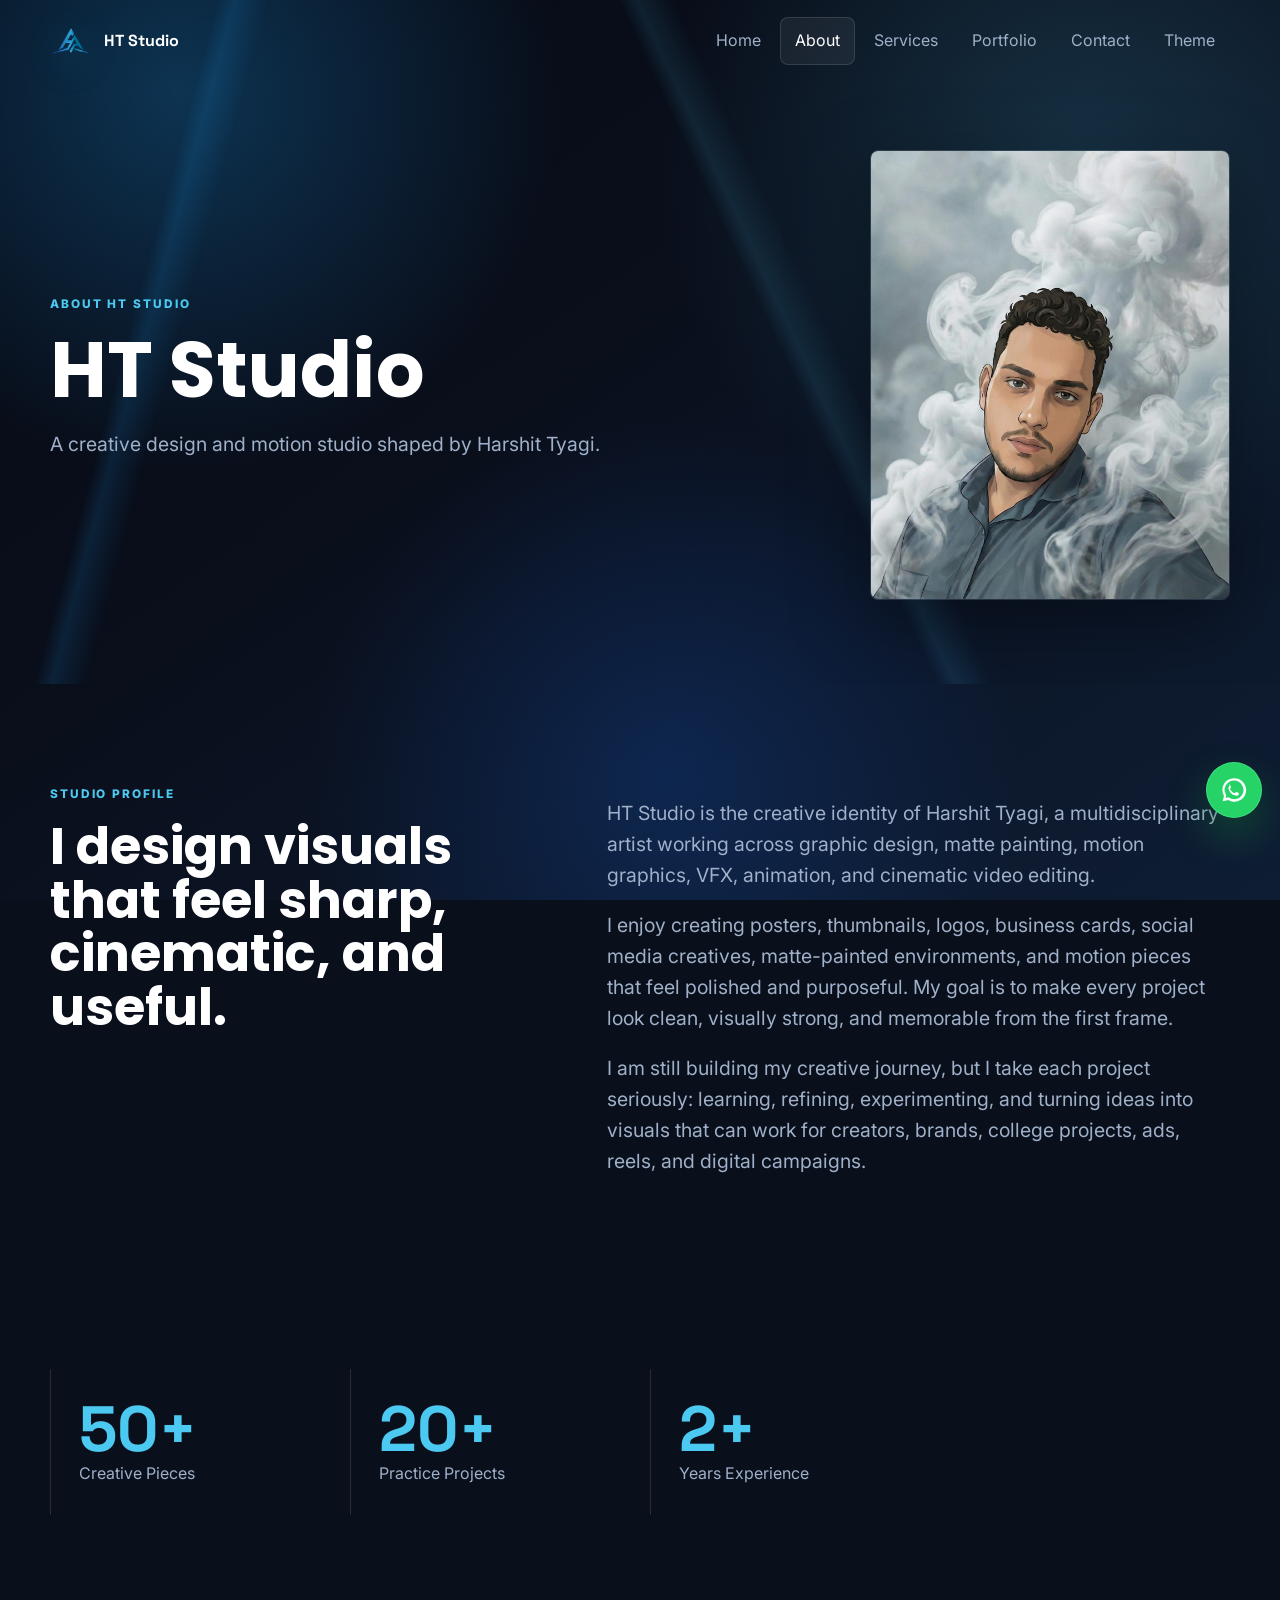
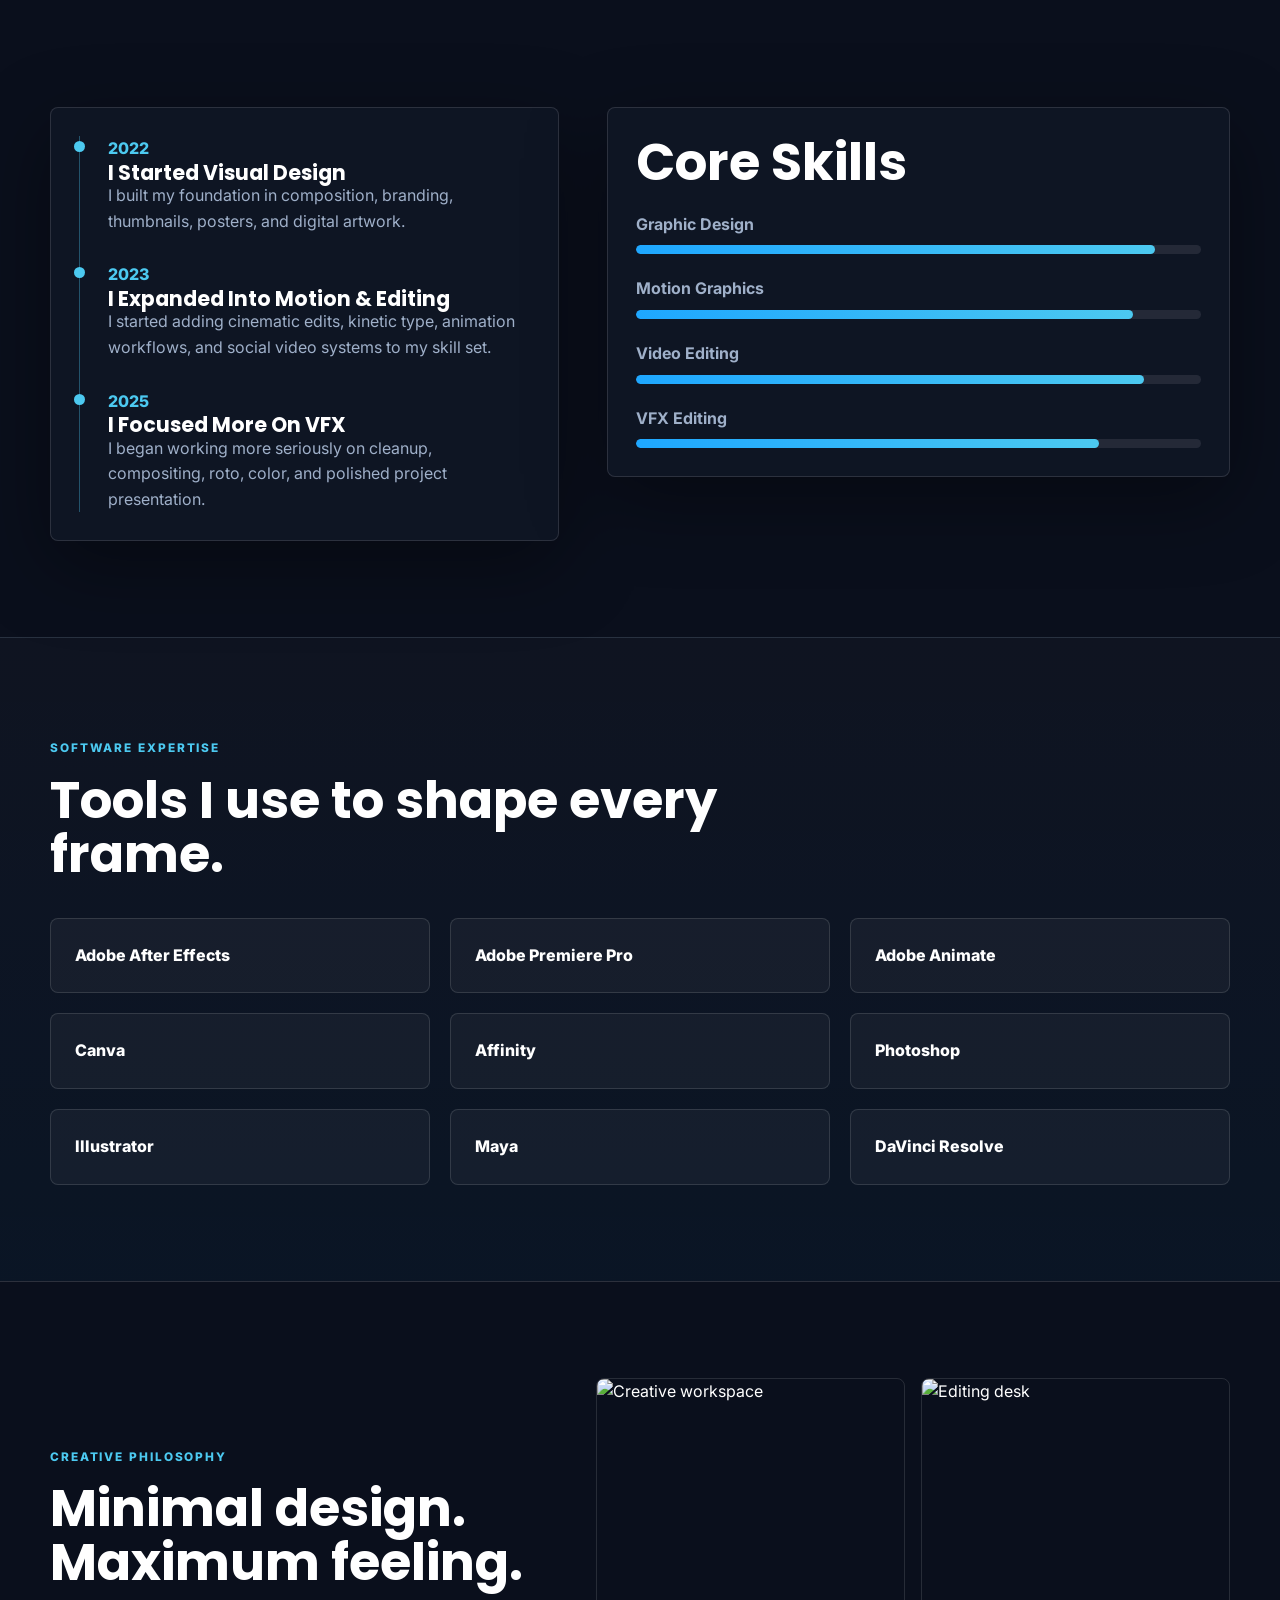
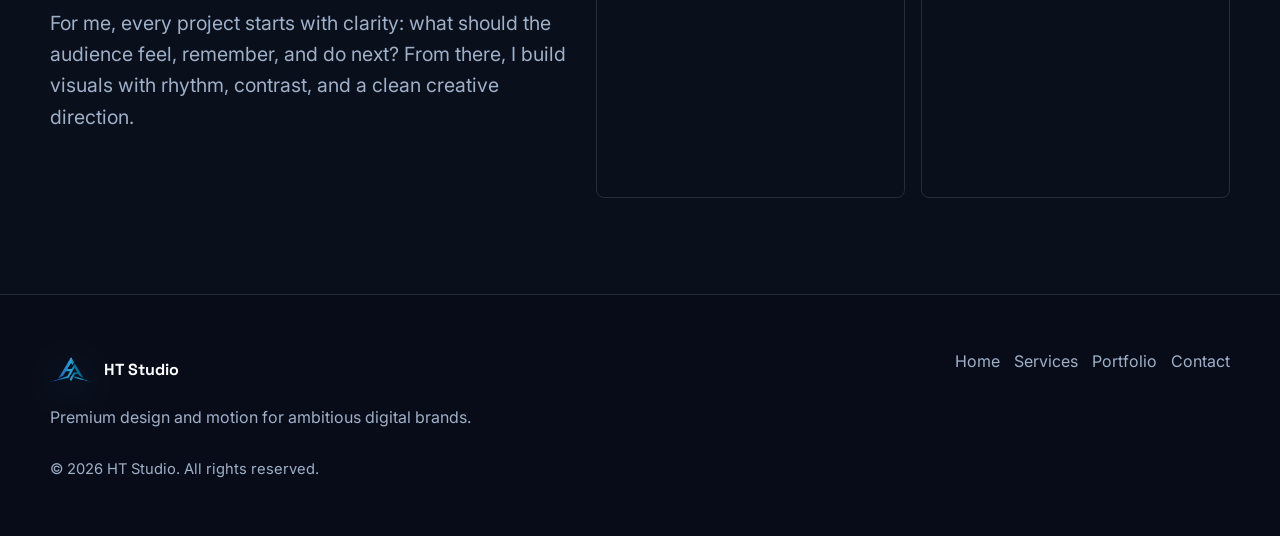
==== about.html @ 41b293f8 "Add files via upload" ====
<!DOCTYPE html>
<html lang="en">
<head>
  <meta charset="UTF-8">
  <meta name="viewport" content="width=device-width, initial-scale=1.0">
  <meta name="description" content="HT Studio is the creative studio of Harshit Tyagi, with work across graphic design, matte painting, motion graphics, VFX, animation, and video editing.">
  <title>About | HT Studio</title>
  <link rel="icon" type="image/png" href="assets/images/logo.png">
  <link rel="apple-touch-icon" href="assets/images/logo.png">
  <meta property="og:type" content="website">
  <meta property="og:title" content="About | HT Studio">
  <meta property="og:description" content="I create graphic design, matte painting, motion graphics, VFX, animation, and video editing work for creators, brands, and digital projects.">
  <meta property="og:image" content="assets/images/profile.jpg">
  <meta name="twitter:card" content="summary_large_image">
  <meta name="twitter:title" content="About | HT Studio">
  <meta name="twitter:description" content="I create graphic design, matte painting, motion graphics, VFX, animation, and video editing work.">
  <meta name="twitter:image" content="assets/images/profile.jpg">
  <link rel="preconnect" href="https://fonts.googleapis.com">
  <link rel="preconnect" href="https://fonts.gstatic.com" crossorigin>
  <link href="https://fonts.googleapis.com/css2?family=Inter:wght@400;500;600;700;800&family=Poppins:wght@600;700;800&family=Space+Grotesk:wght@500;600;700&display=swap" rel="stylesheet">
  <link rel="stylesheet" href="css/style.css">
</head>
<body data-page="about">
  <div class="page-loader" aria-hidden="true"><span></span></div>
  <header class="site-header" id="siteHeader">
    <nav class="navbar container">
      <a class="brand" href="index.html"><img src="assets/images/logo.png" alt="HT Studio logo"><span>HT Studio</span></a>
      <button class="nav-toggle" id="navToggle" aria-label="Open menu" aria-expanded="false"><span></span><span></span><span></span></button>
      <div class="nav-links" id="navLinks">
        <a href="index.html">Home</a><a href="about.html" class="active">About</a><a href="services.html">Services</a><a href="portfolio.html">Portfolio</a><a href="contact.html">Contact</a>
        <button class="theme-toggle" id="themeToggle" aria-label="Toggle theme">Theme</button>
      </div>
    </nav>
  </header>

  <main>
    <section class="page-hero section-bg">
      <div class="ambient-lines" aria-hidden="true"></div>
      <div class="container page-hero-grid">
        <div class="reveal">
          <span class="eyebrow">About HT Studio</span>
          <h1>HT Studio</h1>
          <p>A creative design and motion studio shaped by Harshit Tyagi.</p>
        </div>
        <img class="page-portrait reveal delay-1" src="assets/images/profile.jpg" alt="Harshit Tyagi portrait" loading="eager">
      </div>
    </section>

    <section class="section container two-column">
      <div class="section-head reveal">
        <span class="eyebrow">Studio profile</span>
        <h2>I design visuals that feel sharp, cinematic, and useful.</h2>
      </div>
      <div class="bio-copy reveal delay-1">
        <p>HT Studio is the creative identity of Harshit Tyagi, a multidisciplinary artist working across graphic design, matte painting, motion graphics, VFX, animation, and cinematic video editing.</p>
        <p>I enjoy creating posters, thumbnails, logos, business cards, social media creatives, matte-painted environments, and motion pieces that feel polished and purposeful. My goal is to make every project look clean, visually strong, and memorable from the first frame.</p>
        <p>I am still building my creative journey, but I take each project seriously: learning, refining, experimenting, and turning ideas into visuals that can work for creators, brands, college projects, ads, reels, and digital campaigns.</p>
      </div>
    </section>

    <section class="section container">
      <div class="stats-grid">
        <div class="stat reveal"><strong data-count="50">0</strong><span>Creative Pieces</span></div>
        <div class="stat reveal delay-1"><strong data-count="20">0</strong><span>Practice Projects</span></div>
        <div class="stat reveal delay-2"><strong data-count="2">0</strong><span>Years Experience</span></div>
      </div>
    </section>

    <section class="section container two-column">
      <div class="timeline reveal">
        <div class="timeline-item"><span>2022</span><h3>I Started Visual Design</h3><p>I built my foundation in composition, branding, thumbnails, posters, and digital artwork.</p></div>
        <div class="timeline-item"><span>2023</span><h3>I Expanded Into Motion & Editing</h3><p>I started adding cinematic edits, kinetic type, animation workflows, and social video systems to my skill set.</p></div>
        <div class="timeline-item"><span>2025</span><h3>I Focused More On VFX</h3><p>I began working more seriously on cleanup, compositing, roto, color, and polished project presentation.</p></div>
      </div>
      <div class="skill-panel reveal delay-1">
        <h2>Core Skills</h2>
        <div class="progress-item"><span>Graphic Design</span><div><i style="width:92%"></i></div></div>
        <div class="progress-item"><span>Motion Graphics</span><div><i style="width:88%"></i></div></div>
        <div class="progress-item"><span>Video Editing</span><div><i style="width:90%"></i></div></div>
        <div class="progress-item"><span>VFX Editing</span><div><i style="width:82%"></i></div></div>
      </div>
    </section>

    <section class="section section-split">
      <div class="container">
        <div class="section-head reveal">
          <span class="eyebrow">Software expertise</span>
        <h2>Tools I use to shape every frame.</h2>
        </div>
        <div class="software-grid">
          <span>Adobe After Effects</span><span>Adobe Premiere Pro</span><span>Adobe Animate</span><span>Canva</span><span>Affinity</span><span>Photoshop</span><span>Illustrator</span><span>Maya</span><span>DaVinci Resolve</span>
        </div>
      </div>
    </section>

    <section class="section container gallery-philosophy">
      <div class="philosophy reveal">
        <span class="eyebrow">Creative philosophy</span>
        <h2>Minimal design. Maximum feeling.</h2>
        <p>For me, every project starts with clarity: what should the audience feel, remember, and do next? From there, I build visuals with rhythm, contrast, and a clean creative direction.</p>
      </div>
      <div class="gallery-grid reveal delay-1">
        <img src="https://images.unsplash.com/photo-1497366754035-f200968a6e72?auto=format&fit=crop&w=700&q=80" alt="Creative workspace" loading="lazy">
        <img src="https://images.unsplash.com/photo-1516321318423-f06f85e504b3?auto=format&fit=crop&w=700&q=80" alt="Editing desk" loading="lazy">
      </div>
    </section>
  </main>

  <footer class="site-footer"><div class="container footer-grid"><div><a class="brand footer-brand" href="index.html"><img src="assets/images/logo.png" alt="">HT Studio</a><p>Premium design and motion for ambitious digital brands.</p></div><div class="footer-links"><a href="index.html">Home</a><a href="services.html">Services</a><a href="portfolio.html">Portfolio</a><a href="contact.html">Contact</a></div><p class="copyright">© 2026 HT Studio. All rights reserved.</p></div></footer>
  <button class="back-to-top" id="backToTop" aria-label="Back to top">Top</button>
  <script type="module" src="js/script.js"></script>
</body>
</html>
---- css/style.css ----
:root {
  --bg: #0a0f1c;
  --bg-soft: #111827;
  --panel: rgba(17, 24, 39, 0.72);
  --panel-strong: rgba(18, 28, 48, 0.94);
  --text: #ffffff;
  --muted: #9fb0c9;
  --line: rgba(255, 255, 255, 0.12);
  --accent: #1ea7ff;
  --accent-2: #4cc9f0;
  --success: #5cf2a6;
  --shadow: 0 24px 80px rgba(0, 0, 0, 0.38);
  --radius: 8px;
  --max: 1180px;
}

[data-theme="light"] {
  --bg: #f7fbff;
  --bg-soft: #eaf4ff;
  --panel: rgba(255, 255, 255, 0.78);
  --panel-strong: rgba(255, 255, 255, 0.96);
  --text: #07111f;
  --muted: #4d6078;
  --line: rgba(7, 17, 31, 0.12);
  --shadow: 0 24px 80px rgba(30, 87, 140, 0.15);
}

* { box-sizing: border-box; margin: 0; padding: 0; }
html { scroll-behavior: smooth; }
body {
  min-height: 100vh;
  background: var(--bg);
  color: var(--text);
  font-family: "Inter", system-ui, sans-serif;
  line-height: 1.6;
  overflow-x: hidden;
  transition: background 0.35s ease, color 0.35s ease;
}
body::before {
  content: "";
  position: fixed;
  inset: 0;
  z-index: -3;
  background:
    radial-gradient(circle at 14% 10%, rgba(30, 167, 255, 0.26), transparent 28%),
    radial-gradient(circle at 84% 18%, rgba(76, 201, 240, 0.18), transparent 32%),
    radial-gradient(circle at 52% 86%, rgba(19, 83, 184, 0.28), transparent 35%),
    linear-gradient(145deg, #060a14 0%, var(--bg) 44%, #0e1d34 100%);
}
a { color: inherit; text-decoration: none; }
img { display: block; max-width: 100%; }
button, input, select, textarea { font: inherit; }
.container { width: min(var(--max), calc(100% - 40px)); margin-inline: auto; }
.narrow { max-width: 830px; }
.section { padding: 96px 0; }
.section-bg { position: relative; overflow: hidden; isolation: isolate; }
.ambient-lines {
  position: absolute;
  inset: -15% -10%;
  z-index: -2;
  background: linear-gradient(105deg, transparent 0 21%, rgba(30, 167, 255, 0.13) 22%, transparent 24% 100%), linear-gradient(65deg, transparent 0 57%, rgba(76, 201, 240, 0.11) 58%, transparent 60% 100%);
  animation: none;
}
.particles {
  position: absolute;
  inset: 0;
  z-index: -1;
  background-image: radial-gradient(circle, rgba(255, 255, 255, 0.22) 1px, transparent 1px), radial-gradient(circle, rgba(30, 167, 255, 0.28) 1px, transparent 1px);
  background-size: 92px 92px, 150px 150px;
  opacity: 0.16;
  animation: none;
}
.site-header {
  position: fixed;
  top: 0;
  width: 100%;
  z-index: 50;
  border-bottom: 1px solid transparent;
  transition: background 0.3s ease, border-color 0.3s ease;
}
.site-header.scrolled {
  background: rgba(6, 11, 22, 0.54);
  border-color: rgba(255, 255, 255, 0.16);
  box-shadow: 0 18px 54px rgba(0, 0, 0, 0.22);
  backdrop-filter: blur(18px) saturate(150%);
  -webkit-backdrop-filter: blur(18px) saturate(150%);
}
[data-theme="light"] .site-header.scrolled {
  background: rgba(255, 255, 255, 0.58);
  border-color: rgba(7, 17, 31, 0.12);
}
.navbar { min-height: 82px; display: flex; align-items: center; justify-content: space-between; gap: 24px; }
.brand { display: inline-flex; align-items: center; gap: 12px; font-family: "Space Grotesk", sans-serif; font-weight: 700; }
.brand img { width: 42px; height: 42px; object-fit: contain; background: transparent; mix-blend-mode: normal; filter: drop-shadow(0 8px 18px rgba(30, 167, 255, 0.28)); }
.nav-links { display: flex; align-items: center; gap: 4px; }
.nav-links a, .theme-toggle {
  color: var(--muted);
  padding: 10px 14px;
  border-radius: var(--radius);
  border: 1px solid transparent;
  background: transparent;
  cursor: pointer;
  transition: color 0.25s ease, border-color 0.25s ease, background 0.25s ease;
}
.nav-links a:hover, .nav-links a.active, .theme-toggle:hover { color: var(--text); border-color: var(--line); background: rgba(255, 255, 255, 0.06); }
.nav-toggle { display: none; width: 44px; height: 44px; border: 1px solid var(--line); border-radius: var(--radius); background: var(--panel); }
.nav-toggle span { display: block; width: 18px; height: 2px; margin: 4px auto; background: var(--text); transition: transform 0.25s ease, opacity 0.25s ease; }
.hero { min-height: 100vh; padding: 136px 0 72px; display: flex; align-items: center; }
.hero-grid, .page-hero-grid { display: grid; grid-template-columns: minmax(0, 1.1fr) minmax(300px, 0.72fr); align-items: center; gap: 56px; }
.eyebrow { display: inline-flex; color: var(--accent-2); text-transform: uppercase; letter-spacing: 0.16em; font-size: 0.74rem; font-weight: 800; margin-bottom: 16px; }
h1, h2, h3 { font-family: "Poppins", sans-serif; line-height: 1.05; }
h1 { font-size: clamp(3.1rem, 8vw, 7.9rem); max-width: 960px; }
h2 { font-size: clamp(2rem, 4vw, 4.35rem); }
h3 { font-size: 1.28rem; }
.hero-subtitle, .hero-support, .page-hero p, .bio-copy p, .philosophy p, .why-panel p { color: var(--muted); font-size: clamp(1rem, 1.6vw, 1.22rem); max-width: 680px; margin-top: 18px; }
.hero-support {
  max-width: 620px;
  margin-top: 10px;
  color: #d8e8ff;
  font-size: 1rem;
}
[data-theme="light"] .hero-support { color: #243b58; }
.hero-actions, .social-row { display: flex; flex-wrap: wrap; gap: 14px; margin-top: 32px; }
.btn {
  display: inline-flex;
  align-items: center;
  justify-content: center;
  min-height: 48px;
  padding: 0 22px;
  border-radius: var(--radius);
  font-weight: 800;
  border: 1px solid var(--line);
  transition: transform 0.25s ease, box-shadow 0.25s ease, background 0.25s ease;
}
.btn:hover { transform: translateY(-3px); }
.btn-primary { color: #04101c; background: linear-gradient(135deg, var(--accent), var(--accent-2)); box-shadow: 0 18px 44px rgba(30, 167, 255, 0.24); }
.btn-ghost { background: rgba(255, 255, 255, 0.05); color: var(--text); }
.social-row a {
  display: grid;
  place-items: center;
  width: 42px;
  height: 42px;
  border: 1px solid var(--line);
  border-radius: var(--radius);
  color: var(--muted);
  background: rgba(255, 255, 255, 0.04);
  font-weight: 800;
  font-size: 0.78rem;
  transition: transform 0.25s ease, color 0.25s ease, border-color 0.25s ease;
}
.social-row a svg {
  width: 21px;
  height: 21px;
  fill: none;
  stroke: currentColor;
  stroke-width: 1.8;
  stroke-linecap: round;
  stroke-linejoin: round;
}
.social-row a svg text {
  fill: currentColor;
  stroke: none;
  font-family: "Space Grotesk", sans-serif;
  font-size: 8px;
  font-weight: 800;
  letter-spacing: 0;
}
.social-row a[aria-label="LinkedIn"] svg,
.social-row a[aria-label="YouTube"] svg {
  fill: currentColor;
  stroke: none;
}
.social-row a[aria-label="YouTube"] svg path {
  fill: var(--bg);
}
.social-row a:hover { color: var(--accent-2); border-color: rgba(76, 201, 240, 0.55); transform: translateY(-4px); }
.profile-frame { position: relative; padding: 12px; border: 1px solid var(--line); border-radius: var(--radius); background: linear-gradient(180deg, rgba(255, 255, 255, 0.08), rgba(255, 255, 255, 0.02)); box-shadow: var(--shadow); }
.profile-frame > img { width: 100%; aspect-ratio: 4 / 5; object-fit: cover; border-radius: 6px; filter: saturate(0.9) contrast(1.06); }
.profile-card {
  position: absolute;
  left: -18px;
  bottom: 26px;
  display: flex;
  align-items: center;
  gap: 12px;
  max-width: 270px;
  padding: 14px;
  border: 1px solid var(--line);
  border-radius: var(--radius);
  background: rgba(6, 11, 22, 0.78);
  box-shadow: var(--shadow);
  color: #dcecff;
  font-weight: 700;
}
.profile-card img { width: 38px; height: 38px; object-fit: contain; }
.section-head { max-width: 820px; margin-bottom: 36px; }
.section-head p {
  color: var(--muted);
  font-size: 1.04rem;
  max-width: 680px;
  margin-top: 14px;
}
.portfolio-section-head { margin-bottom: 24px; }
.card-grid, .services-grid, .software-grid, .process-grid, .stats-grid { display: grid; gap: 20px; }
.card-grid { grid-template-columns: repeat(3, 1fr); }
.glass-card, .service-card, .process-step, .skill-panel, .timeline, .why-panel, .contact-form, .contact-panel, .testimonial, .faq-list details {
  border: 1px solid var(--line);
  border-radius: var(--radius);
  background: var(--panel);
  box-shadow: var(--shadow);
}
.glass-card { min-height: 240px; padding: 28px; transition: transform 0.28s ease, border-color 0.28s ease; }
.glass-card:hover, .service-card:hover, .project-card:hover, .portfolio-card:hover { transform: translateY(-8px); border-color: rgba(76, 201, 240, 0.45); }
.glass-card p, .service-card p, .process-step p, .timeline-item p, .testimonial span, .contact-panel p, .faq-list p { color: var(--muted); }
.card-icon { display: inline-grid; place-items: center; width: 52px; height: 52px; margin-bottom: 28px; border-radius: var(--radius); background: rgba(30, 167, 255, 0.12); color: var(--accent-2); font-weight: 900; }
.section-split { background: linear-gradient(180deg, rgba(255, 255, 255, 0.025), rgba(30, 167, 255, 0.045)); border-block: 1px solid var(--line); }
.project-strip { display: grid; grid-template-columns: 1.15fr 0.92fr 0.92fr; gap: 20px; }
.project-card {
  min-height: 440px;
  display: flex;
  flex-direction: column;
  justify-content: flex-end;
  padding: 26px;
  border: 1px solid var(--line);
  border-radius: var(--radius);
  overflow: hidden;
  position: relative;
  background: #111827;
  transition: transform 0.3s ease, border-color 0.3s ease;
}
.project-card::before, .portfolio-card::before {
  content: "";
  position: absolute;
  inset: 0;
  background-image: linear-gradient(180deg, transparent 20%, rgba(3, 8, 18, 0.88)), var(--img);
  background-size: auto, cover;
  background-position: center, center;
  background-repeat: no-repeat, no-repeat;
  transition: transform 0.45s ease;
}
.graphic-card-img {
  position: absolute;
  inset: 0;
  width: 100%;
  height: 100%;
  object-fit: cover;
  object-position: center;
  z-index: 0;
  transition: transform 0.45s ease;
}
.graphic-card:hover .graphic-card-img { transform: scale(1.06); }
.graphic-card::before {
  background-image: linear-gradient(180deg, transparent 20%, rgba(3, 8, 18, 0.88));
  background-size: cover;
  z-index: 1;
}
.graphic-card > div { position: relative; z-index: 2; }
.project-card:hover::before, .portfolio-card:hover::before { transform: scale(1.06); }
.video-card::before {
  z-index: 1;
  background-image: linear-gradient(180deg, rgba(3, 8, 18, 0.08), rgba(3, 8, 18, 0.9)), var(--img);
  background-size: cover;
  background-position: center;
}
.portfolio-video {
  position: absolute;
  inset: 0;
  width: 100%;
  height: 100%;
  object-fit: contain;
  opacity: 0.92;
  background: #020611;
}
.play-chip {
  position: absolute;
  top: 18px;
  right: 18px;
  z-index: 2;
  padding: 8px 10px;
  border: 1px solid rgba(76, 201, 240, 0.42);
  border-radius: var(--radius);
  color: #dff5ff;
  background: rgba(3, 8, 18, 0.58);
  font-size: 0.78rem;
  font-weight: 800;
}
.project-card > *, .portfolio-card > * { position: relative; z-index: 1; }
.video-card > * { z-index: 2; }
.project-card span, .portfolio-card span { color: var(--accent-2); font-size: 0.8rem; text-transform: uppercase; letter-spacing: 0.12em; font-weight: 800; }
.stats-grid { grid-template-columns: repeat(4, 1fr); }
.stat { padding: 28px; border-left: 1px solid var(--line); }
.stat strong { display: block; font-family: "Space Grotesk", sans-serif; font-size: clamp(2.4rem, 5vw, 4.4rem); line-height: 1; color: var(--accent-2); }
.stat span { color: var(--muted); }
.testimonial { padding: clamp(28px, 5vw, 58px); }
.testimonial p { font-family: "Space Grotesk", sans-serif; font-size: clamp(1.55rem, 3.3vw, 3.1rem); line-height: 1.15; margin-bottom: 28px; }
.marquee-section { padding: 34px 0; border-block: 1px solid var(--line); overflow: hidden; }
.marquee-track { display: flex; gap: 44px; width: max-content; animation: marquee 24s linear infinite; }
.marquee span { font-family: "Space Grotesk", sans-serif; color: rgba(255, 255, 255, 0.72); font-size: clamp(1.6rem, 4vw, 4.2rem); font-weight: 700; white-space: nowrap; }
[data-theme="light"] .marquee span { color: rgba(7, 17, 31, 0.35); }
.page-hero { padding: 150px 0 84px; }
.page-hero h1 { font-size: clamp(2.8rem, 6vw, 6.6rem); }
.page-portrait { width: min(360px, 100%); aspect-ratio: 4 / 5; object-fit: cover; border: 1px solid var(--line); border-radius: var(--radius); box-shadow: var(--shadow); justify-self: end; }
.two-column, .gallery-philosophy, .contact-grid { display: grid; grid-template-columns: 0.9fr 1.1fr; gap: 48px; align-items: start; }
.contact-grid { grid-template-columns: minmax(0, 1.1fr) minmax(300px, 0.7fr); gap: 28px; }
.timeline, .skill-panel, .why-panel, .contact-form, .contact-panel { padding: 28px; }
.timeline-item { position: relative; padding-left: 28px; padding-bottom: 28px; border-left: 1px solid rgba(76, 201, 240, 0.35); }
.timeline-item:last-child { padding-bottom: 0; }
.timeline-item::before { content: ""; position: absolute; left: -6px; top: 5px; width: 11px; height: 11px; border-radius: 50%; background: var(--accent-2); }
.timeline-item span { color: var(--accent-2); font-weight: 800; }
.progress-item { margin-top: 22px; }
.progress-item span { display: flex; justify-content: space-between; margin-bottom: 8px; color: var(--muted); font-weight: 700; }
.progress-item div { height: 9px; background: rgba(255, 255, 255, 0.09); border-radius: 99px; overflow: hidden; }
.progress-item i { display: block; height: 100%; border-radius: 99px; background: linear-gradient(90deg, var(--accent), var(--accent-2)); transform-origin: left; animation: fillBar 1.4s ease forwards; }
.software-grid { grid-template-columns: repeat(3, 1fr); }
.software-grid span { padding: 24px; border: 1px solid var(--line); border-radius: var(--radius); background: rgba(255, 255, 255, 0.045); font-weight: 800; }
.gallery-philosophy { grid-template-columns: 0.9fr 1.1fr; gap: 28px; align-items: stretch; }
.philosophy { align-self: center; }
.gallery-grid { display: grid; grid-template-columns: 1fr 1fr; gap: 16px; }
.gallery-grid img { height: 420px; width: 100%; object-fit: cover; border-radius: var(--radius); border: 1px solid var(--line); }
.services-grid { grid-template-columns: repeat(4, 1fr); }
.service-card { padding: 24px; transition: transform 0.28s ease, border-color 0.28s ease; }
.service-card ul { list-style: none; margin: 22px 0; color: var(--muted); }
.service-card li { padding: 7px 0; border-bottom: 1px solid var(--line); }
.service-card strong { display: block; color: var(--accent-2); margin-bottom: 18px; }
.service-card a { font-weight: 800; color: var(--text); }
.process-grid { grid-template-columns: repeat(4, 1fr); }
.process-step { padding: 24px; }
.process-step span { display: block; color: var(--accent-2); font-family: "Space Grotesk", sans-serif; font-size: 2.2rem; font-weight: 800; margin-bottom: 28px; }
.faq-list { display: grid; gap: 12px; }
.faq-list details { padding: 20px 22px; }
.faq-list summary { cursor: pointer; font-weight: 800; }
.faq-list p { margin-top: 12px; }
.filter-bar { display: flex; flex-wrap: wrap; gap: 10px; margin-bottom: 28px; }
.filter-btn { padding: 10px 14px; border: 1px solid var(--line); border-radius: var(--radius); color: var(--muted); background: rgba(255, 255, 255, 0.04); cursor: pointer; transition: color 0.25s ease, border-color 0.25s ease, background 0.25s ease; }
.filter-btn.active, .filter-btn:hover { color: #06101d; background: var(--accent-2); border-color: transparent; }
.portfolio-sections { display: grid; gap: 54px; }
.portfolio-category { display: grid; gap: 18px; }
.portfolio-category.hidden { display: none; }
.portfolio-category-head {
  display: flex;
  align-items: end;
  justify-content: space-between;
  gap: 20px;
  padding-bottom: 14px;
  border-bottom: 1px solid var(--line);
}
.portfolio-category-head span {
  color: var(--accent-2);
  font-size: 0.78rem;
  font-weight: 800;
  letter-spacing: 0.12em;
  text-transform: uppercase;
}
.portfolio-category-head h2 {
  margin-top: 6px;
  font-size: clamp(1.7rem, 3vw, 2.7rem);
}
.portfolio-category-head p {
  flex: 0 0 auto;
  color: var(--muted);
  font-weight: 800;
}
.portfolio-grid { display: grid; grid-template-columns: repeat(auto-fit, minmax(min(100%, 280px), 1fr)); gap: 20px; }
.portfolio-card { display: flex; width: 100%; min-height: min(330px, 86vw); aspect-ratio: 16 / 11; padding: 24px; flex-direction: column; justify-content: flex-end; position: relative; overflow: hidden; border: 1px solid var(--line); border-radius: var(--radius); cursor: pointer; transition: opacity 0.2s ease, transform 0.2s ease, border-color 0.2s ease; }
.portfolio-card.tall { min-height: min(330px, 86vw); }
.portfolio-card.hidden { display: none; }
.portfolio-card.video-card {
  aspect-ratio: auto;
  min-height: 0;
  padding: 0;
  justify-content: flex-start;
  background: rgba(4, 10, 22, 0.82);
}
.portfolio-card.video-card.video-slot {
  border-color: rgba(76, 201, 240, 0.22);
}
.portfolio-card.empty-slot {
  cursor: default;
  border-style: dashed;
  border-color: rgba(159, 176, 201, 0.32);
}
.portfolio-card.empty-slot:hover {
  transform: none;
  border-color: rgba(76, 201, 240, 0.45);
}
.portfolio-card.video-card::before,
.portfolio-card.video-card .play-chip {
  display: none;
}
.portfolio-card.video-card .portfolio-video {
  position: relative;
  inset: auto;
  z-index: 1;
  width: 100%;
  height: auto;
  aspect-ratio: 16 / 9;
  object-fit: contain;
  opacity: 1;
  background: #020611;
  border-bottom: 1px solid var(--line);
}
.youtube-preview {
  position: relative;
  z-index: 1;
  width: 100%;
  aspect-ratio: 16 / 9;
  overflow: hidden;
  background: #020611;
  border-bottom: 1px solid var(--line);
}
.youtube-preview img {
  display: block;
  width: 100%;
  height: 100%;
  object-fit: cover;
  opacity: 0.9;
  transition: transform 0.35s ease, opacity 0.35s ease;
}
.youtube-preview::after {
  content: "";
  position: absolute;
  inset: 0;
  background: linear-gradient(180deg, rgba(2, 6, 17, 0.02), rgba(2, 6, 17, 0.3));
}
.youtube-play {
  position: absolute;
  left: 50%;
  top: 50%;
  z-index: 2;
  width: 52px;
  height: 52px;
  border: 1px solid rgba(76, 201, 240, 0.5);
  border-radius: 50%;
  background: rgba(3, 8, 18, 0.72);
  transform: translate(-50%, -50%);
  box-shadow: 0 18px 40px rgba(0, 0, 0, 0.32);
}
.youtube-play::before {
  content: "";
  position: absolute;
  left: 20px;
  top: 16px;
  border-left: 16px solid #dff5ff;
  border-top: 10px solid transparent;
  border-bottom: 10px solid transparent;
}
.portfolio-card.video-card:hover .youtube-preview img {
  opacity: 1;
  transform: scale(1.04);
}
.video-placeholder {
  display: flex;
  align-items: center;
  justify-content: center;
  flex-direction: column;
  gap: 8px;
  width: 100%;
  aspect-ratio: 16 / 9;
  min-height: 158px;
  padding: 28px 18px 18px;
  border-bottom: 1px solid var(--line);
  background:
    linear-gradient(135deg, rgba(30, 167, 255, 0.16), transparent 34%),
    linear-gradient(315deg, rgba(76, 201, 240, 0.12), transparent 36%),
    rgba(2, 6, 17, 0.88);
  color: var(--muted);
  text-align: center;
}
.video-placeholder span {
  display: block;
  color: var(--accent-2);
  font-size: 0.8rem;
  font-weight: 800;
  letter-spacing: 0.12em;
  text-transform: uppercase;
}
.video-placeholder strong {
  color: var(--text);
  font-family: "Poppins", sans-serif;
  font-size: 1.25rem;
}
.slot-badge {
  position: absolute;
  top: 14px;
  left: 14px;
  z-index: 3;
  padding: 7px 10px;
  border: 1px solid rgba(76, 201, 240, 0.42);
  border-radius: var(--radius);
  color: #dff5ff;
  background: rgba(3, 8, 18, 0.68);
  font-size: 0.74rem;
  font-weight: 800;
  text-transform: uppercase;
  letter-spacing: 0.08em;
  pointer-events: none;
}
.project-info {
  width: 100%;
  padding: 20px;
  background: linear-gradient(180deg, rgba(255, 255, 255, 0.035), rgba(255, 255, 255, 0.015));
}
.project-info h3 {
  margin-top: 8px;
}
.project-info p {
  color: var(--muted);
  margin-top: 8px;
}
.lightbox { position: fixed; inset: 0; z-index: 90; display: grid; place-items: center; padding: 20px; background: rgba(0, 0, 0, 0.82); opacity: 0; overflow-y: auto; overscroll-behavior: contain; pointer-events: none; transition: opacity 0.2s ease; }
.lightbox.open { opacity: 1; pointer-events: auto; }
.lightbox-card { width: min(980px, 100%); display: grid; grid-template-columns: 1.1fr 0.9fr; min-height: min(560px, calc(100dvh - 40px)); max-height: calc(100dvh - 40px); border: 1px solid var(--line); border-radius: var(--radius); background: var(--panel-strong); overflow: auto; box-shadow: var(--shadow); }
.lightbox-media {
  position: relative;
  min-height: min(560px, calc(100dvh - 40px));
  background: #050914;
}
.lightbox-image {
  position: absolute;
  inset: 0;
  background-image: var(--img);
  background-size: contain;
  background-position: center;
  background-repeat: no-repeat;
  background-color: #050914;
}
.lightbox-image::after {
  content: "";
  position: absolute;
  inset: 0;
  background: linear-gradient(180deg, transparent 20%, rgba(3, 8, 18, 0.88));
}
.lightbox-video,
.lightbox-youtube {
  position: absolute;
  inset: 0;
  display: none;
  width: 100%;
  height: 100%;
  background: #020611;
}
.lightbox-video {
  object-fit: contain;
}
.lightbox-youtube { border: 0; }
.lightbox.has-video .lightbox-image { display: none; }
.lightbox.has-video .lightbox-video { display: block; }
.lightbox.has-youtube .lightbox-image { display: none; }
.lightbox.has-youtube .lightbox-youtube { display: block; }
.lightbox-content { padding: 36px; align-self: center; }
.lightbox-content span, .lightbox-content dt { color: var(--accent-2); font-weight: 800; text-transform: uppercase; letter-spacing: 0.12em; font-size: 0.76rem; }
.lightbox-content p, .lightbox-content dd { color: var(--muted); margin: 12px 0 22px; }
.lightbox-close { position: absolute; top: 20px; right: 20px; width: 44px; height: 44px; border: 1px solid var(--line); border-radius: var(--radius); color: var(--text); background: var(--panel); cursor: pointer; font-size: 1.2rem; }
.form-row { display: grid; gap: 8px; margin-bottom: 18px; }
.form-row label { font-weight: 800; color: var(--text); }
.form-row input, .form-row select, .form-row textarea { width: 100%; border: 1px solid var(--line); border-radius: var(--radius); background: rgba(255, 255, 255, 0.055); color: var(--text); padding: 14px 16px; outline: none; transition: border-color 0.25s ease, box-shadow 0.25s ease; }
.form-row select option { color: #07111f; }
.form-row input:focus, .form-row select:focus, .form-row textarea:focus { border-color: var(--accent-2); box-shadow: 0 0 0 4px rgba(76, 201, 240, 0.12); }
.form-row.error input, .form-row.error select, .form-row.error textarea { border-color: #ff6b6b; }
.submit-btn { width: 100%; border: 0; cursor: pointer; }
.submit-btn:disabled { cursor: wait; opacity: 0.72; transform: none; }
.form-status { min-height: 28px; margin-top: 14px; color: var(--success); font-weight: 800; }
.availability { display: inline-flex; align-items: center; gap: 10px; padding: 10px 12px; border: 1px solid rgba(92, 242, 166, 0.28); color: var(--success); border-radius: var(--radius); margin-bottom: 28px; }
.availability span { width: 9px; height: 9px; border-radius: 50%; background: var(--success); box-shadow: 0 0 0 8px rgba(92, 242, 166, 0.12); }
.map-placeholder { display: grid; place-items: center; text-align: center; min-height: 220px; margin-top: 28px; border: 1px solid var(--line); border-radius: var(--radius); background: linear-gradient(90deg, rgba(255, 255, 255, 0.06) 1px, transparent 1px), linear-gradient(180deg, rgba(255, 255, 255, 0.06) 1px, transparent 1px); background-size: 28px 28px; color: var(--text); font-weight: 800; }
.map-placeholder span { color: var(--muted); font-weight: 500; }
.map-embed {
  padding: 0;
  overflow: hidden;
  background: #07111f;
}
.map-embed iframe {
  display: block;
  width: 100%;
  min-height: 260px;
  border: 0;
}
.mini-faq { max-width: 900px; }
.site-footer { border-top: 1px solid var(--line); padding: 54px 0; background: rgba(0, 0, 0, 0.14); }
.footer-grid { display: grid; grid-template-columns: 1fr auto; gap: 28px; align-items: start; }
.footer-brand { margin-bottom: 14px; }
.site-footer p { color: var(--muted); max-width: 470px; }
.footer-links { display: flex; flex-wrap: wrap; gap: 14px; justify-content: flex-end; }
.footer-links a { color: var(--muted); transition: color 0.25s ease; }
.footer-links a:hover { color: var(--accent-2); }
.copyright { grid-column: 1 / -1; font-size: 0.92rem; }
.whatsapp-float {
  position: fixed;
  right: 18px;
  bottom: 82px;
  z-index: 45;
  display: grid;
  place-items: center;
  width: 56px;
  height: 56px;
  border: 1px solid rgba(92, 242, 166, 0.45);
  border-radius: 50%;
  color: #ffffff;
  background: #25d366;
  box-shadow: 0 18px 42px rgba(37, 211, 102, 0.28), 0 10px 28px rgba(0, 0, 0, 0.24);
  transition: transform 0.25s ease, box-shadow 0.25s ease;
}
.whatsapp-float svg {
  width: 30px;
  height: 30px;
  fill: currentColor;
}
.whatsapp-float::after {
  content: attr(data-label);
  position: absolute;
  right: calc(100% + 10px);
  top: 50%;
  padding: 8px 10px;
  border: 1px solid var(--line);
  border-radius: var(--radius);
  color: var(--text);
  background: var(--panel-strong);
  box-shadow: var(--shadow);
  font-size: 0.78rem;
  font-weight: 800;
  line-height: 1;
  opacity: 0;
  pointer-events: none;
  transform: translate(8px, -50%);
  transition: opacity 0.2s ease, transform 0.2s ease;
  white-space: nowrap;
}
.whatsapp-float:hover,
.whatsapp-float:focus-visible {
  transform: translateY(-4px);
  box-shadow: 0 22px 52px rgba(37, 211, 102, 0.38), 0 12px 32px rgba(0, 0, 0, 0.28);
}
.whatsapp-float:hover::after,
.whatsapp-float:focus-visible::after {
  opacity: 1;
  transform: translate(0, -50%);
}
.back-to-top { position: fixed; right: 18px; bottom: 18px; z-index: 40; width: 48px; height: 44px; border: 1px solid var(--line); border-radius: var(--radius); background: var(--panel-strong); color: var(--text); cursor: pointer; opacity: 0; pointer-events: none; transform: translateY(12px); transition: opacity 0.25s ease, transform 0.25s ease; }
.back-to-top.show { opacity: 1; pointer-events: auto; transform: translateY(0); }
.page-loader { position: fixed; inset: 0; z-index: 200; display: grid; place-items: center; background: var(--bg); transition: opacity 0.5s ease, visibility 0.5s ease; }
.page-loader span { width: 64px; height: 3px; border-radius: 99px; background: linear-gradient(90deg, transparent, var(--accent-2), transparent); animation: loader 0.9s ease-in-out infinite; }
.loaded .page-loader { opacity: 0; visibility: hidden; }
.reveal { opacity: 0; transform: translateY(18px); transition: opacity 0.42s ease, transform 0.42s ease; }
.reveal.visible { opacity: 1; transform: translateY(0); }
.delay-1 { transition-delay: 0.12s; }
.delay-2 { transition-delay: 0.22s; }
.delay-3 { transition-delay: 0.32s; }
.text-reveal { animation: titleIn 0.95s cubic-bezier(0.17, 0.67, 0.26, 1) both 0.2s; }
@keyframes driftLines { from { transform: translate3d(-2%, -1%, 0) skewY(-2deg); } to { transform: translate3d(2%, 1%, 0) skewY(2deg); } }
@keyframes particleMove { from { background-position: 0 0, 0 0; } to { background-position: 180px 120px, -210px 170px; } }
@keyframes marquee { from { transform: translateX(0); } to { transform: translateX(-50%); } }
@keyframes fillBar { from { transform: scaleX(0); } to { transform: scaleX(1); } }
@keyframes titleIn { from { opacity: 0; transform: translateY(28px); filter: blur(6px); } to { opacity: 1; transform: translateY(0); filter: blur(0); } }
@keyframes loader { 0%, 100% { transform: scaleX(0.45); opacity: 0.45; } 50% { transform: scaleX(1.25); opacity: 1; } }
@media (max-width: 980px) {
  .hero-grid, .page-hero-grid, .two-column, .gallery-philosophy, .contact-grid { grid-template-columns: 1fr; }
  .page-portrait { justify-self: start; }
  .card-grid, .services-grid, .process-grid, .stats-grid, .software-grid, .project-strip { grid-template-columns: repeat(2, 1fr); }
  .hero { min-height: auto; }
  .profile-frame { max-width: 520px; }
  .lightbox { place-items: start center; }
  .lightbox-card { grid-template-columns: 1fr; min-height: 0; max-height: none; overflow: visible; }
  .lightbox-media { min-height: 0; height: clamp(240px, 58vw, 360px); }
}
@media (max-width: 760px) {
  .container { width: min(100% - 28px, var(--max)); }
  .navbar { min-height: 72px; }
  .nav-toggle { display: block; }
  .nav-links { position: fixed; top: 72px; left: 14px; right: 14px; display: grid; gap: 6px; max-height: calc(100dvh - 92px); padding: 14px; overflow-y: auto; border: 1px solid var(--line); border-radius: var(--radius); background: var(--panel-strong); box-shadow: var(--shadow); backdrop-filter: blur(18px) saturate(150%); -webkit-backdrop-filter: blur(18px) saturate(150%); transform: translateY(-12px); opacity: 0; pointer-events: none; transition: opacity 0.2s ease, transform 0.2s ease; }
  .nav-links.open { transform: translateY(0); opacity: 1; pointer-events: auto; }
  .nav-links a, .nav-links .theme-toggle { width: 100%; text-align: left; }
  .nav-toggle.open span:nth-child(1) { transform: translateY(6px) rotate(45deg); }
  .nav-toggle.open span:nth-child(2) { opacity: 0; }
  .nav-toggle.open span:nth-child(3) { transform: translateY(-6px) rotate(-45deg); }
  .hero, .page-hero { padding-top: 112px; }
  h1 { font-size: clamp(2.7rem, 14vw, 4.7rem); }
  h2 { font-size: clamp(2rem, 10vw, 3.15rem); }
  .section { padding: 70px 0; }
  .card-grid, .services-grid, .process-grid, .stats-grid, .software-grid, .project-strip, .footer-grid { grid-template-columns: 1fr; }
  .portfolio-category-head { display: block; }
  .portfolio-category-head p { margin-top: 8px; }
  .project-card { min-height: 340px; }
  .profile-card { position: static; max-width: none; margin-top: 12px; }
  .gallery-grid { grid-template-columns: 1fr; }
  .gallery-grid img { height: 300px; }
  .lightbox { padding: 72px 14px 18px; }
  .lightbox-media { height: clamp(220px, 56vw, 300px); }
  .lightbox-content { padding: 26px; }
  .lightbox-close { top: max(14px, env(safe-area-inset-top)); right: max(14px, env(safe-area-inset-right)); z-index: 2; background: var(--panel-strong); }
  .whatsapp-float { right: 14px; bottom: 74px; width: 52px; height: 52px; }
  .whatsapp-float svg { width: 28px; height: 28px; }
  .whatsapp-float::after { display: none; }
  .footer-links { justify-content: flex-start; }
}
@media (max-width: 420px) {
  h1 { font-size: clamp(2.35rem, 11vw, 3.1rem); }
  .page-hero h1 { font-size: clamp(2.25rem, 10.5vw, 3rem); }
  .hero-actions .btn { flex: 1 1 140px; }
  .portfolio-card { padding: 20px; }
  .project-info { padding: 18px; }
  .lightbox-content h2 { font-size: clamp(1.9rem, 8vw, 2.45rem); }
}
@media (prefers-reduced-motion: reduce) {
  *, *::before, *::after {
    animation-duration: 0.01ms !important;
    animation-iteration-count: 1 !important;
    scroll-behavior: auto !important;
    transition-duration: 0.01ms !important;
  }
}
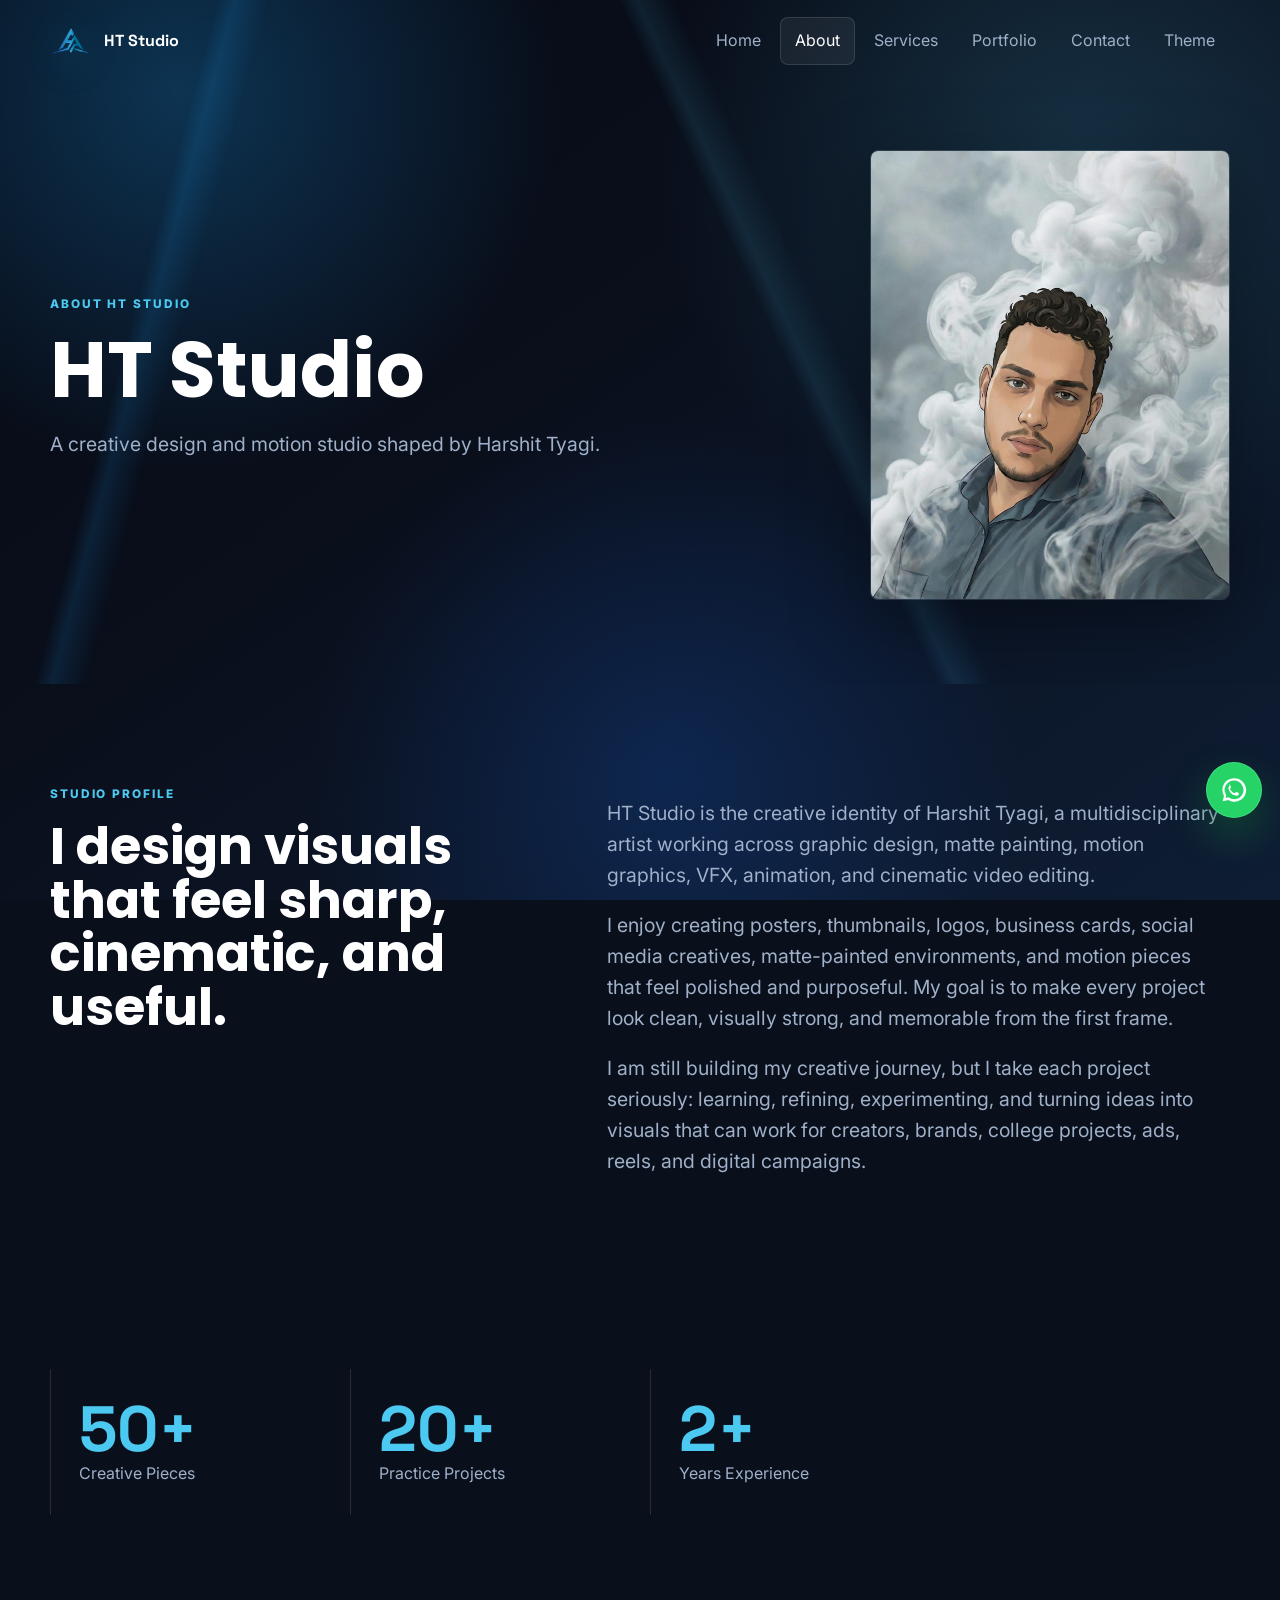
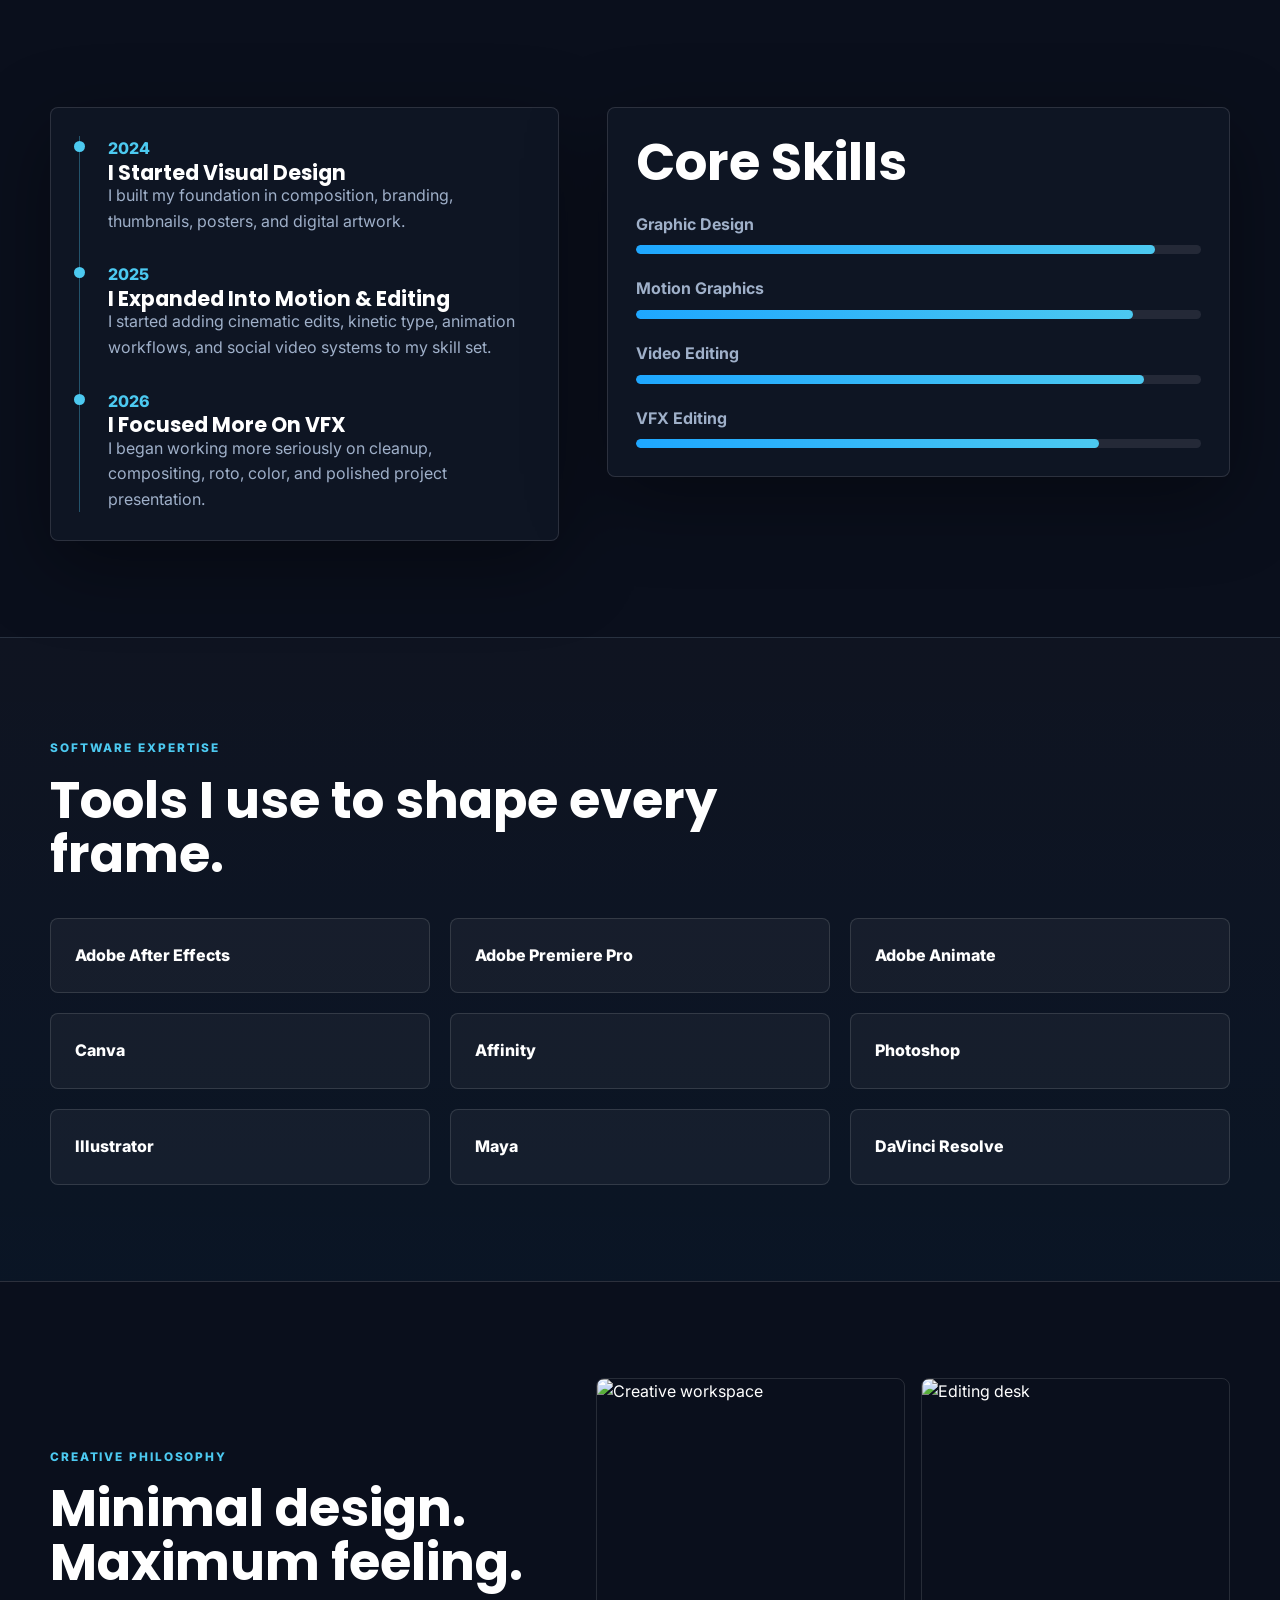
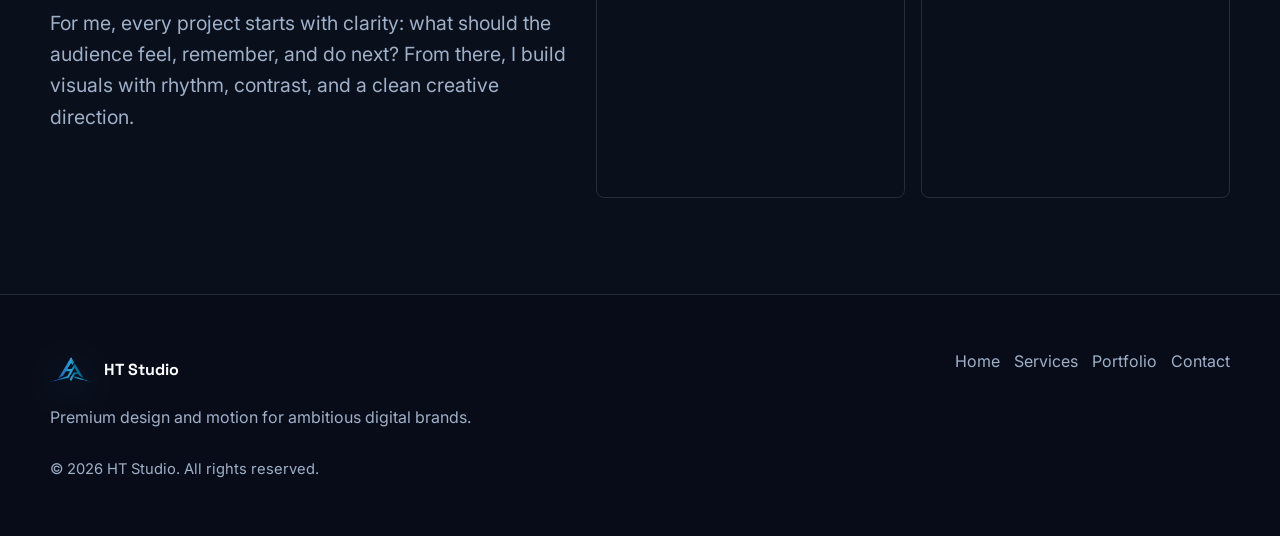
==== commit 95d2362a: "Update about.html" ====
--- a/about.html
+++ b/about.html
@@ -68,9 +68,9 @@
 
     <section class="section container two-column">
       <div class="timeline reveal">
-        <div class="timeline-item"><span>2022</span><h3>I Started Visual Design</h3><p>I built my foundation in composition, branding, thumbnails, posters, and digital artwork.</p></div>
-        <div class="timeline-item"><span>2023</span><h3>I Expanded Into Motion & Editing</h3><p>I started adding cinematic edits, kinetic type, animation workflows, and social video systems to my skill set.</p></div>
-        <div class="timeline-item"><span>2025</span><h3>I Focused More On VFX</h3><p>I began working more seriously on cleanup, compositing, roto, color, and polished project presentation.</p></div>
+        <div class="timeline-item"><span>2024</span><h3>I Started Visual Design</h3><p>I built my foundation in composition, branding, thumbnails, posters, and digital artwork.</p></div>
+        <div class="timeline-item"><span>2025</span><h3>I Expanded Into Motion & Editing</h3><p>I started adding cinematic edits, kinetic type, animation workflows, and social video systems to my skill set.</p></div>
+        <div class="timeline-item"><span>2026</span><h3>I Focused More On VFX</h3><p>I began working more seriously on cleanup, compositing, roto, color, and polished project presentation.</p></div>
       </div>
       <div class="skill-panel reveal delay-1">
         <h2>Core Skills</h2>
